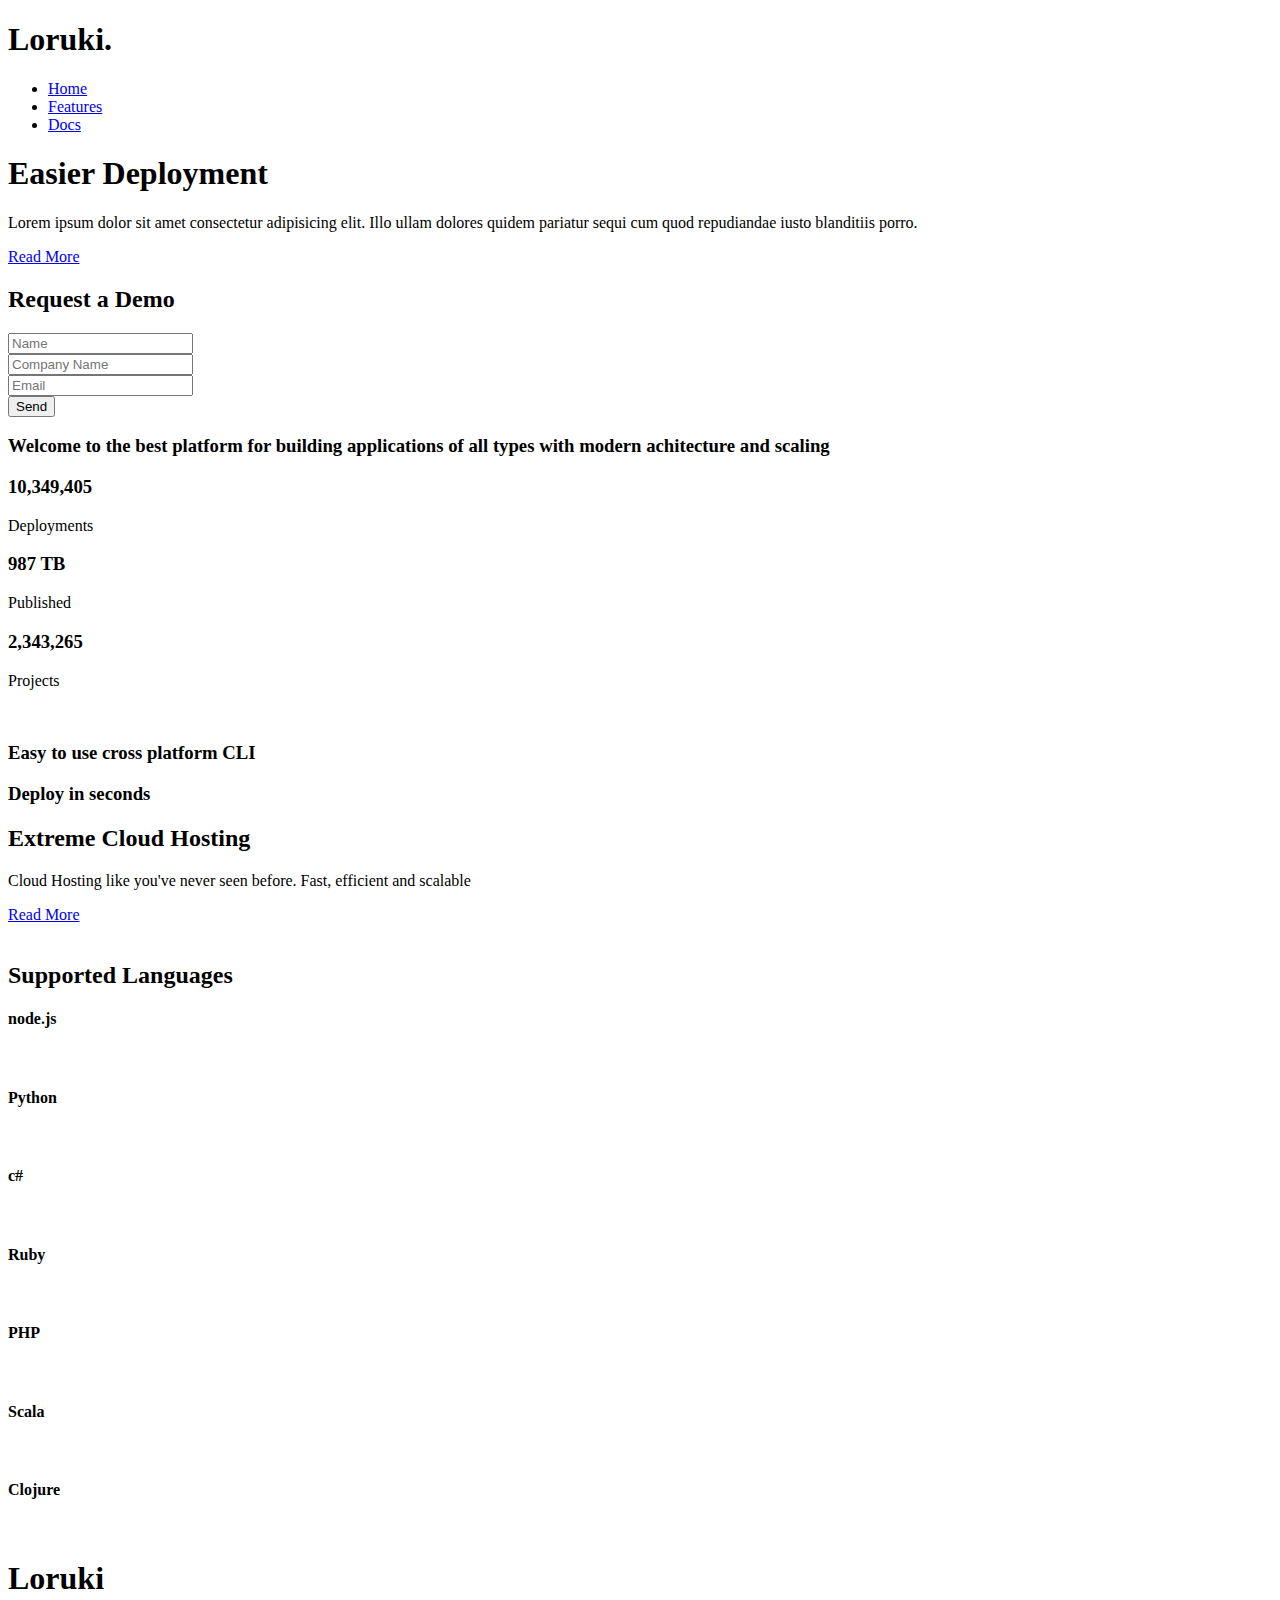
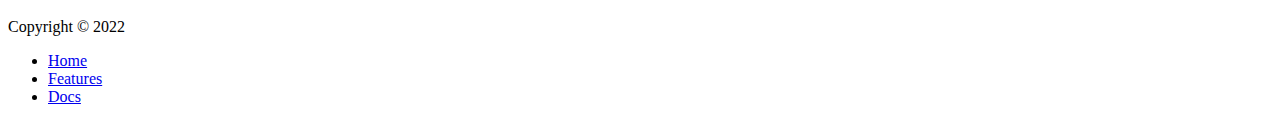
==== index.html @ 546ffe6f "Add files via upload" ====
<!DOCTYPE html>
<html lang="en">
<head>
 <meta charset="UTF-8">
 <meta http-equiv="X-UA-Compatible" content="IE=edge">
 <meta name="viewport" content="width=device-width, initial-scale=1.0">
 <link rel="stylesheet" href="https://cdnjs.cloudflare.com/ajax/libs/font-awesome/6.2.0/css/all.min.css"
  integrity="sha512-xh6O/CkQoPOWDdYTDqeRdPCVd1SpvCA9XXcUnZS2FmJNp1coAFzvtCN9BmamE+4aHK8yyUHUSCcJHgXloTyT2A=="
  crossorigin="anonymous" referrerpolicy="no-referrer" />
 <link rel="stylesheet" href="css/utilities.css">
 <link rel="stylesheet" href="css/style.css">
 <title>Loruki | Web Hosting for Everyone</title>
</head>
<body>
 <div class="navbar">
  <div class="container flex">
   <h1 class="logo">Loruki.</h1>
   <nav>
    <ul>
     <li><a href="index.html">Home</a></li>
     <li><a href="features.html">Features</a></li>
     <li><a href="Docs.html">Docs</a></li>
    </ul>
   </nav>
  </div>
 </div>
 <section class="showcase ">
  <div class="container grid">
    <div class="showcase-text">
     <h1>Easier Deployment</h1>
     <p>Lorem ipsum dolor sit amet consectetur adipisicing elit. Illo ullam dolores quidem pariatur sequi cum quod repudiandae iusto blanditiis porro.</p>
     <a href="features.html" class="btn btn-outline">Read More</a>
    </div>

    <div class="showcase-form card">
     <h2>
      Request a Demo
     </h2>
     <form>
      <div class="form-control">
       <input type="text" name="name" placeholder="Name" required>
      </div>
      <div class="form">
       <input type="text" name="company" placeholder="Company Name" required>
      </div>
      <div class="form-control">
       <input type="text" name="email" placeholder="Email" required>
      </div>
      <input type="submit" value="Send" class="btn btn-primary">
     </form>
    </div>

   </div>
  </div>
 </section>

 <!-- Stats -->
 <section class="stats">
  <div class="container">
    <h3 class="stats-heading text-center my-1">
      Welcome to the best platform for building applications of all types with modern achitecture and scaling
    </h3>

    <div class="grid grid-3 text-center my-4">
      <div>
        <i class="fas fa-server fa-3x"></i>
        <h3>10,349,405</h3>
        <p class="text-secondary">Deployments</p>
      </div>
      <div>
        <i class="fas fa-upload fa-3x"></i>
        <h3>987 TB</h3>
        <p class="text-secondary">Published</p>
      </div>
      <div>
        <i class="fas fa-project-diagram fa-3x"></i>
        <h3>2,343,265</h3>
        <p class="text-secondary">Projects</p>
      </div>


    </div>
  </div>
 </section>

 <section class="cli">
  <div class="container grid">
   <img src="./Images/cli.png" alt="">
   <div class="card">
    <h3>Easy to use cross platform CLI</h3>
   </div>
   <div class="card">
    <h3>Deploy in seconds</h3>
   </div>
  </div>
 </section>

 <!-- Clouds -->
 <section class="cloud bg-primary my-2 py-2">
  <div class="container grid">
    <div class="text-center">
      <h2 class="lg">Extreme Cloud Hosting</h2>
      <p class="lead my-1">Cloud Hosting like you've never seen before. Fast, efficient and scalable</p>
      <a href="features.html" class="btn btn-dark">Read More</a>
    </div>
    <img src="./Images/cloud.png" alt="">
  </div>
 </section>

 <!-- Languages -->
 <section class="languages">
  <h2 class="md text-center my-2">Supported Languages</h2>
  <div class="container flex">
    <div class="card">
      <h4>node.js</h4>
      <img src="./Images/node.png" alt="">
    </div>
    <div class="card">
      <h4>Python</h4>
      <img src="./Images/python.png" alt="">
    </div>
    <div class="card">
      <h4>c#</h4>
      <img src="./Images/csharp.png" alt="">
    </div>
    <div class="card">
      <h4>Ruby</h4>
      <img src="./Images/ruby.png" alt="">
    </div>
    <div class="card">
      <h4>PHP</h4>
      <img src="./Images/php.png" alt="">
    </div>
    <div class="card">
      <h4>Scala</h4>
      <img src="./Images/scala.png" alt="">
    </div>
    <div class="card">
      <h4>Clojure</h4>
      <img src="./Images/clojure.png" alt="">
    </div>
  </div>
 </section>

 <footer class="footer bg-dark py-5">
  <div class="container grid grid-3">
   <div>
    <h1>Loruki</h1>
    <p>Copyright &copy; 2022</p>
   </div>
  <nav>
    <ul>
      <li><a href="index.html">Home</a></li>
      <li><a href="features.html">Features</a></li>
      <li><a href="Docs.html">Docs</a></li>
    </ul>
  </nav>
  <div class="social">
    <a href="#"><i class="fab fa-github fa-2x"></i></a>
    <a href="#"><i class="fab fa-facebook fa-2x"></i></a>
    <a href="#"><i class="fab fa-instagram fa-2x"></i></a>
    <a href="#"><i class="fab fa-twitter fa-2x"></i></a>
  </div>

  </div>
 </footer>
</body>
</html>
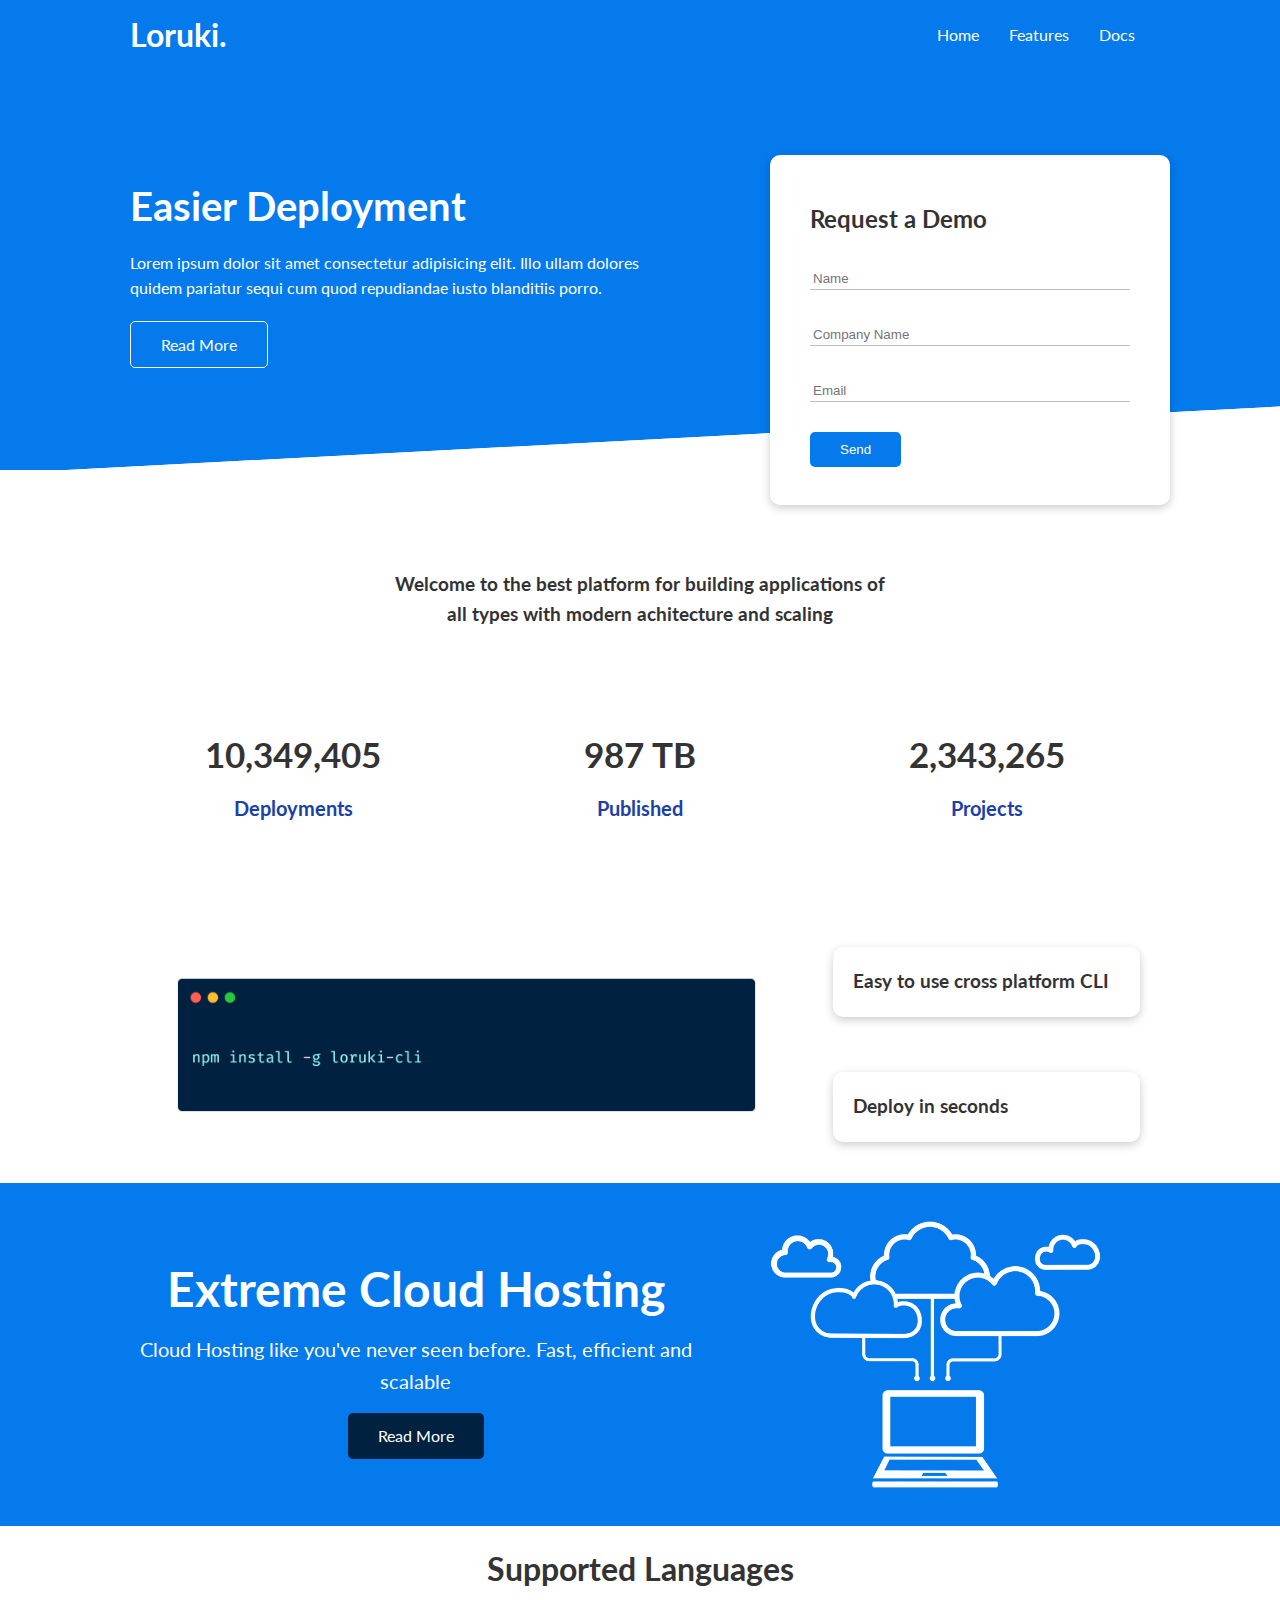
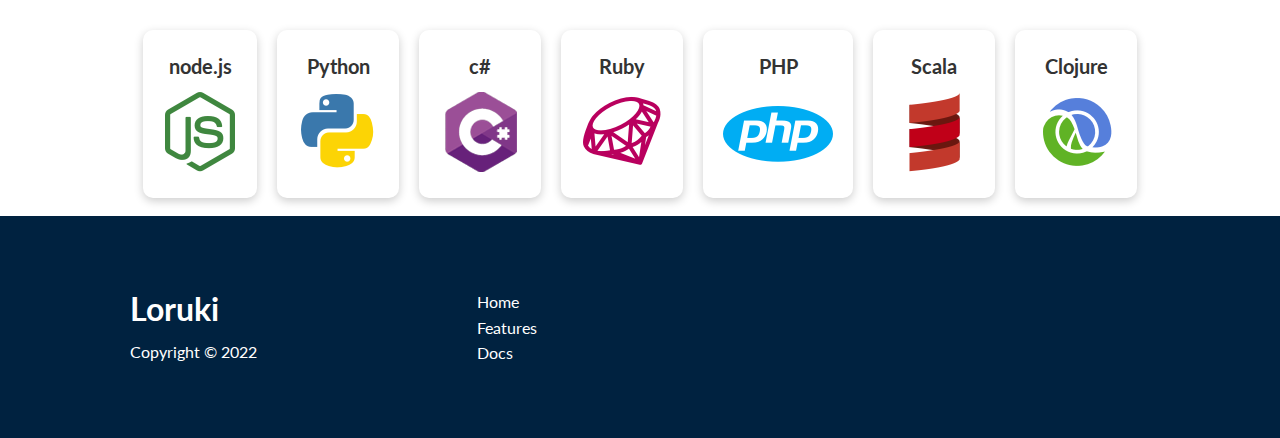
==== commit 8dc23622: "modifications" ====
--- a/index.html
+++ b/index.html
@@ -1,168 +1,168 @@
-<!DOCTYPE html>
-<html lang="en">
-<head>
- <meta charset="UTF-8">
- <meta http-equiv="X-UA-Compatible" content="IE=edge">
- <meta name="viewport" content="width=device-width, initial-scale=1.0">
- <link rel="stylesheet" href="https://cdnjs.cloudflare.com/ajax/libs/font-awesome/6.2.0/css/all.min.css"
-  integrity="sha512-xh6O/CkQoPOWDdYTDqeRdPCVd1SpvCA9XXcUnZS2FmJNp1coAFzvtCN9BmamE+4aHK8yyUHUSCcJHgXloTyT2A=="
-  crossorigin="anonymous" referrerpolicy="no-referrer" />
- <link rel="stylesheet" href="css/utilities.css">
- <link rel="stylesheet" href="css/style.css">
- <title>Loruki | Web Hosting for Everyone</title>
-</head>
-<body>
- <div class="navbar">
-  <div class="container flex">
-   <h1 class="logo">Loruki.</h1>
-   <nav>
-    <ul>
-     <li><a href="index.html">Home</a></li>
-     <li><a href="features.html">Features</a></li>
-     <li><a href="Docs.html">Docs</a></li>
-    </ul>
-   </nav>
-  </div>
- </div>
- <section class="showcase ">
-  <div class="container grid">
-    <div class="showcase-text">
-     <h1>Easier Deployment</h1>
-     <p>Lorem ipsum dolor sit amet consectetur adipisicing elit. Illo ullam dolores quidem pariatur sequi cum quod repudiandae iusto blanditiis porro.</p>
-     <a href="features.html" class="btn btn-outline">Read More</a>
-    </div>
-
-    <div class="showcase-form card">
-     <h2>
-      Request a Demo
-     </h2>
-     <form>
-      <div class="form-control">
-       <input type="text" name="name" placeholder="Name" required>
-      </div>
-      <div class="form">
-       <input type="text" name="company" placeholder="Company Name" required>
-      </div>
-      <div class="form-control">
-       <input type="text" name="email" placeholder="Email" required>
-      </div>
-      <input type="submit" value="Send" class="btn btn-primary">
-     </form>
-    </div>
-
-   </div>
-  </div>
- </section>
-
- <!-- Stats -->
- <section class="stats">
-  <div class="container">
-    <h3 class="stats-heading text-center my-1">
-      Welcome to the best platform for building applications of all types with modern achitecture and scaling
-    </h3>
-
-    <div class="grid grid-3 text-center my-4">
-      <div>
-        <i class="fas fa-server fa-3x"></i>
-        <h3>10,349,405</h3>
-        <p class="text-secondary">Deployments</p>
-      </div>
-      <div>
-        <i class="fas fa-upload fa-3x"></i>
-        <h3>987 TB</h3>
-        <p class="text-secondary">Published</p>
-      </div>
-      <div>
-        <i class="fas fa-project-diagram fa-3x"></i>
-        <h3>2,343,265</h3>
-        <p class="text-secondary">Projects</p>
-      </div>
-
-
-    </div>
-  </div>
- </section>
-
- <section class="cli">
-  <div class="container grid">
-   <img src="./Images/cli.png" alt="">
-   <div class="card">
-    <h3>Easy to use cross platform CLI</h3>
-   </div>
-   <div class="card">
-    <h3>Deploy in seconds</h3>
-   </div>
-  </div>
- </section>
-
- <!-- Clouds -->
- <section class="cloud bg-primary my-2 py-2">
-  <div class="container grid">
-    <div class="text-center">
-      <h2 class="lg">Extreme Cloud Hosting</h2>
-      <p class="lead my-1">Cloud Hosting like you've never seen before. Fast, efficient and scalable</p>
-      <a href="features.html" class="btn btn-dark">Read More</a>
-    </div>
-    <img src="./Images/cloud.png" alt="">
-  </div>
- </section>
-
- <!-- Languages -->
- <section class="languages">
-  <h2 class="md text-center my-2">Supported Languages</h2>
-  <div class="container flex">
-    <div class="card">
-      <h4>node.js</h4>
-      <img src="./Images/node.png" alt="">
-    </div>
-    <div class="card">
-      <h4>Python</h4>
-      <img src="./Images/python.png" alt="">
-    </div>
-    <div class="card">
-      <h4>c#</h4>
-      <img src="./Images/csharp.png" alt="">
-    </div>
-    <div class="card">
-      <h4>Ruby</h4>
-      <img src="./Images/ruby.png" alt="">
-    </div>
-    <div class="card">
-      <h4>PHP</h4>
-      <img src="./Images/php.png" alt="">
-    </div>
-    <div class="card">
-      <h4>Scala</h4>
-      <img src="./Images/scala.png" alt="">
-    </div>
-    <div class="card">
-      <h4>Clojure</h4>
-      <img src="./Images/clojure.png" alt="">
-    </div>
-  </div>
- </section>
-
- <footer class="footer bg-dark py-5">
-  <div class="container grid grid-3">
-   <div>
-    <h1>Loruki</h1>
-    <p>Copyright &copy; 2022</p>
-   </div>
-  <nav>
-    <ul>
-      <li><a href="index.html">Home</a></li>
-      <li><a href="features.html">Features</a></li>
-      <li><a href="Docs.html">Docs</a></li>
-    </ul>
-  </nav>
-  <div class="social">
-    <a href="#"><i class="fab fa-github fa-2x"></i></a>
-    <a href="#"><i class="fab fa-facebook fa-2x"></i></a>
-    <a href="#"><i class="fab fa-instagram fa-2x"></i></a>
-    <a href="#"><i class="fab fa-twitter fa-2x"></i></a>
-  </div>
-
-  </div>
- </footer>
-</body>
+<!DOCTYPE html>
+<html lang="en">
+<head>
+ <meta charset="UTF-8">
+ <meta http-equiv="X-UA-Compatible" content="IE=edge">
+ <meta name="viewport" content="width=device-width, initial-scale=1.0">
+ <link rel="stylesheet" href="https://cdnjs.cloudflare.com/ajax/libs/font-awesome/6.2.0/css/all.min.css"
+  integrity="sha512-xh6O/CkQoPOWDdYTDqeRdPCVd1SpvCA9XXcUnZS2FmJNp1coAFzvtCN9BmamE+4aHK8yyUHUSCcJHgXloTyT2A=="
+  crossorigin="anonymous" referrerpolicy="no-referrer" />
+ <link rel="stylesheet" href="css/utilities.css">
+ <link rel="stylesheet" href="css/style.css">
+ <title>Loruki | Web Hosting for Everyone</title>
+</head>
+<body>
+ <div class="navbar">
+  <div class="container flex">
+   <h1 class="logo">Loruki.</h1>
+   <nav>
+    <ul>
+     <li><a href="index.html">Home</a></li>
+     <li><a href="features.html">Features</a></li>
+     <li><a href="Docs.html">Docs</a></li>
+    </ul>
+   </nav>
+  </div>
+ </div>
+ <section class="showcase ">
+  <div class="container grid">
+    <div class="showcase-text">
+     <h1>Easier Deployment</h1>
+     <p>Lorem ipsum dolor sit amet consectetur adipisicing elit. Illo ullam dolores quidem pariatur sequi cum quod repudiandae iusto blanditiis porro.</p>
+     <a href="features.html" class="btn btn-outline">Read More</a>
+    </div>
+
+    <div class="showcase-form card">
+     <h2>
+      Request a Demo
+     </h2>
+     <form>
+      <div class="form-control">
+       <input type="text" name="name" placeholder="Name" required>
+      </div>
+      <div class="form">
+       <input type="text" name="company" placeholder="Company Name" required>
+      </div>
+      <div class="form-control">
+       <input type="text" name="email" placeholder="Email" required>
+      </div>
+      <input type="submit" value="Send" class="btn btn-primary">
+     </form>
+    </div>
+
+   </div>
+  </div>
+ </section>
+
+ <!-- Stats -->
+ <section class="stats">
+  <div class="container">
+    <h3 class="stats-heading text-center my-1">
+      Welcome to the best platform for building applications of all types with modern achitecture and scaling
+    </h3>
+
+    <div class="grid grid-3 text-center my-4">
+      <div>
+        <i class="fas fa-server fa-3x"></i>
+        <h3>10,349,405</h3>
+        <p class="text-secondary">Deployments</p>
+      </div>
+      <div>
+        <i class="fas fa-upload fa-3x"></i>
+        <h3>987 TB</h3>
+        <p class="text-secondary">Published</p>
+      </div>
+      <div>
+        <i class="fas fa-project-diagram fa-3x"></i>
+        <h3>2,343,265</h3>
+        <p class="text-secondary">Projects</p>
+      </div>
+
+
+    </div>
+  </div>
+ </section>
+
+ <section class="cli">
+  <div class="container grid">
+   <img src="./Images/cli.png" alt="">
+   <div class="card">
+    <h3>Easy to use cross platform CLI</h3>
+   </div>
+   <div class="card">
+    <h3>Deploy in seconds</h3>
+   </div>
+  </div>
+ </section>
+
+ <!-- Clouds -->
+ <section class="cloud bg-primary my-2 py-2">
+  <div class="container grid">
+    <div class="text-center">
+      <h2 class="lg">Extreme Cloud Hosting</h2>
+      <p class="lead my-1">Cloud Hosting like you've never seen before. Fast, efficient and scalable</p>
+      <a href="features.html" class="btn btn-dark">Read More</a>
+    </div>
+    <img src="./Images/cloud.png" alt="">
+  </div>
+ </section>
+
+ <!-- Languages -->
+ <section class="languages">
+  <h2 class="md text-center my-2">Supported Languages</h2>
+  <div class="container flex">
+    <div class="card">
+      <h4>node.js</h4>
+      <img src="./Images/node.png" alt="">
+    </div>
+    <div class="card">
+      <h4>Python</h4>
+      <img src="./Images/python.png" alt="">
+    </div>
+    <div class="card">
+      <h4>c#</h4>
+      <img src="./Images/csharp.png" alt="">
+    </div>
+    <div class="card">
+      <h4>Ruby</h4>
+      <img src="./Images/ruby.png" alt="">
+    </div>
+    <div class="card">
+      <h4>PHP</h4>
+      <img src="./Images/php.png" alt="">
+    </div>
+    <div class="card">
+      <h4>Scala</h4>
+      <img src="./Images/scala.png" alt="">
+    </div>
+    <div class="card">
+      <h4>Clojure</h4>
+      <img src="./Images/clojure.png" alt="">
+    </div>
+  </div>
+ </section>
+
+ <footer class="footer bg-dark py-5">
+  <div class="container grid grid-3">
+   <div>
+    <h1>Loruki</h1>
+    <p>Copyright &copy; 2022</p>
+   </div>
+  <nav>
+    <ul>
+      <li><a href="index.html">Home</a></li>
+      <li><a href="features.html">Features</a></li>
+      <li><a href="Docs.html">Docs</a></li>
+    </ul>
+  </nav>
+  <div class="social">
+    <a href="#"><i class="fab fa-github fa-2x"></i></a>
+    <a href="#"><i class="fab fa-facebook fa-2x"></i></a>
+    <a href="#"><i class="fab fa-instagram fa-2x"></i></a>
+    <a href="#"><i class="fab fa-twitter fa-2x"></i></a>
+  </div>
+
+  </div>
+ </footer>
+</body>
 </html>--- a/css/utilities.css
+++ b/css/utilities.css
@@ -0,0 +1,213 @@
+/* Utilities */
+.container {
+ max-width: 1100px;
+ margin: 0 auto;
+ overflow: hidden;
+ padding: 0 40px;
+}
+
+.card {
+ background-color: #fff;
+ color: #333;
+ border-radius: 10px;
+ box-shadow: 0 3px 10px rgba(0, 0, 0, .2);
+ padding: 20px;
+ margin: 10px;
+}
+
+.btn {
+ display: inline-block;
+ padding: 10px 30px;
+ cursor: pointer;
+ background: var(--primary-color);
+ color: #fff;
+ border: none;
+ border-radius: 5px;
+}
+
+.btn-outline {
+ background: transparent;
+ border: 1px white solid;
+}
+
+.btn:hover {
+ transform: scale(.98);
+}
+
+/* Backgrounds & Color buttons */
+.bg-primary, 
+.btn-primary{
+background-color: var(--primary-color);
+color: #fff;
+}
+
+.bg-secondary, 
+.btn-secondary{
+background-color: var(--secondary-color);
+color: #fff;
+}
+
+.bg-dark, 
+.btn-dark{
+background-color: var(--dark-color);
+color: #fff;
+}
+.bg-light, 
+.btn-light{
+background-color: var(--light-color);
+color: #333;
+
+}
+
+.bg-primary a,
+.btn-primary a,
+.bg-secondary a,
+.btn-secondary a,
+.bg-dark a,
+.btn-dark a{
+ color: #fff;
+}
+/* Text Color */
+.text-primary{
+ color: var(--primary-color);
+}
+.text-secondary{
+ color: var(--secondary-color);
+}
+.text-dark{
+ color: var(--dark-color);
+}
+.text-light{
+ color: var(--light-color);
+}
+
+
+/* Text Sizes */
+
+.lead{
+ font-size: 20px;
+}
+
+.sm{
+ font-size: 1rem;
+}
+
+.md{
+ font-size: 2rem;
+}
+
+.lg{
+font-size: 3rem;
+}
+
+.xl{
+ font-size: 4rem;
+}
+
+.text-center{
+ text-align: center;
+}
+
+/* Alert */
+.alert{
+background-color: var(--light-color);
+padding: 10px 20px;
+font-weight: bold;
+margin: 15px 0;
+}
+
+.alert-success{
+ background-color: var(--success-color);
+ color: #fff;
+}
+
+.alert-error{
+ background-color: var(--error-color);
+ color: #fff;
+}
+
+/* Flex&Grid */
+
+.flex {
+ display: flex;
+ justify-content: center;
+ align-items: center;
+ height: 100%;
+}
+
+.grid {
+ display: grid;
+ grid-template-columns: repeat(2, 1fr);
+ gap: 20px;
+ /* justify-content: center; */
+ align-items: center; 
+ height: 100%;
+
+}
+
+.grid-3 {
+ grid-template-columns: repeat(3, 1fr);
+}
+
+/* Margins */
+.my-1{
+ margin: 1rem 0;
+}
+.my-2{
+ margin: 1.5rem 0;
+}
+.my-3{
+ margin: 2rem 0;
+}
+.my-4{
+ margin: 3rem 0;
+}
+.my-5{
+ margin: 4rem 0;
+}
+.m-1{
+ margin: 1rem;
+}
+.m-2{
+ margin: 1.5rem;
+}
+.m-3{
+ margin: 2rem;
+}
+.m-4{
+ margin: 3rem;
+}
+.m-5{
+ margin: 4rem;
+}
+/* Padding */
+.py-1{
+ padding: 1rem 0;
+}
+.py-2{
+ padding: 1.5rem 0;
+}
+.py-3{
+ padding: 2rem 0;
+}
+.my-4{
+ padding: 3rem 0;
+}
+.py-5{
+ padding: 4rem 0;
+}
+.p-1{
+ padding: 1rem;
+}
+.p-2{
+ padding: 1.5rem;
+}
+.p-3{
+ padding: 2rem;
+}
+.p-4{
+ padding: 3rem;
+}
+.p-5{
+ padding: 4rem;
+}--- a/css/style.css
+++ b/css/style.css
@@ -0,0 +1,371 @@
+@import url('https://fonts.googleapis.com/css2?family=Lato:wght@300&display=swap');
+
+:root{
+ --primary-color:#047aed;
+ --secondary-color:#1c3fa8;
+ --dark-color:#002240;
+ --light-color:#fff;
+ --success-color:#5cb85c;
+ --error-color:#d9534f;
+}
+
+* {
+ padding: 0;
+ margin: 0;
+ box-sizing: border-box;
+}
+
+body{
+ font-family: 'Lato',  sans-serif;
+ color: #333;
+ line-height: 1.6;
+}
+
+ul{
+ list-style-type: none;
+}
+
+a{
+ text-decoration: none;
+ color: #333;
+}
+
+h1, h2{
+ font-size: 300;
+ line-height: 1.2;
+ margin: 10px 0;
+}
+
+p{
+ margin: 10px 0;
+}
+
+img{
+ width: 100%;
+}
+
+code, pre{
+  background-color: #333;
+  color: #fff;
+  padding: 10px;
+}
+
+/* Navbar */
+
+.navbar{
+ background-color: var(--primary-color);
+ color: #fff;
+ height: 70px;
+}
+
+.navbar ul{
+ display: flex;
+}
+
+.navbar a{
+ color: #fff;
+ padding: 10px;
+ margin: 0 5px;
+}
+
+.navbar a:hover{
+ border-bottom: 2px solid white;
+}
+
+.navbar .flex{
+ justify-content: space-between;
+}
+
+/* Showcase */
+.showcase{
+ height: 400px;
+ background-color:var(--primary-color);
+ color: #fff;
+ position: relative;
+}
+
+.showcase h1{
+ font-size: 40px;
+}
+
+.showcase p{
+ margin: 20px 0;
+}
+
+.showcase .grid{
+  overflow: visible;
+  grid-template-columns: 55% 45%;
+  gap: 30px;
+}
+
+.showcase-text{
+  animation: slideinfromleft 1s ease-in;
+}
+
+.showcase-form{
+  position: relative;
+  top: 60px;
+  height: 350px;
+  width: 400px;
+  padding: 40px;
+  z-index: 100;
+  justify-self: flex-end;
+  animation: slideinfromright 1s ease-in;
+}
+
+.showcase-form .form-control{
+  margin: 30px 0;
+}
+
+.showcase-form input[type='text'],
+.showcase-form input[type='email'] {
+border: 0;
+border-bottom: 1px solid #b4becb;
+width: 100%;
+padding: 3px;
+}
+
+.showcase-form input:focus{
+  outline: none;
+}
+
+.showcase::before,
+.showcase::after{
+  content:'';
+  position: absolute;
+  height: 100px;
+  bottom: -70px;
+  right: 0;
+  left: 0;
+  background: #fff;
+  transform: skewY(-3deg);
+  -webkit-transform: skewY(-3deg);
+  -moz-transform: skewY(-3deg);
+  -ms-transform: skewY(-3deg);
+
+}
+
+/* Stats */
+.stats{
+  padding-top: 100px;
+  animation: slideinfrombottom 1s ease-in;
+}
+
+.stats-heading{
+  max-width: 500px;
+  margin: auto;
+}
+
+.stats .grid h3{
+  font-size: 35px;
+}
+
+.stats .grid p{
+  font-size: 20px;
+  font-weight: bold;
+}
+
+/* Cli */
+.cli .grid{
+  grid-template-columns: repeat(3, 1fr);
+  grid-template-rows: repeat(2, 1fr);
+}
+
+.cli .grid > *:first-child{
+  grid-column: 1/ span 2;
+  grid-row: 1/ span 2;
+}
+
+/* Clouds */
+.cloud .grid{
+  grid-template-columns: 4fr 3fr;
+}
+
+.languages .flex{
+  flex-wrap: wrap;
+}
+
+.languages .card h4{
+  font-size: 20px;
+  margin-bottom: 10px;
+}
+
+.languages .card{
+  text-align: center;
+  margin: 18px 10px;
+  transition: transform 0.2s ease-in ;
+}
+
+.languages .card:hover{
+  transform: translateY(-15px);
+}
+
+/* Features */
+
+.features-head img, .docs-head img {
+width: 200px;
+justify-self: flex-end;
+}
+
+.features-sub-head img{
+  width: 300px;
+    justify-self: flex-end;
+}
+
+.features-main .card > i{
+ margin-right: 20px;
+}
+
+.features-main .grid{
+padding: 30px;
+}
+
+.features-main .grid > *:first-child{
+  grid-column: 1/ span 3;
+}
+.features-main .grid > *:nth-child(2){
+  grid-column: 1/ span 2;
+}
+
+/* Docs Main */
+.docs-main h3{
+  margin: 20px 0;
+}
+
+.docs-main .grid{
+  grid-template-columns: 1fr 2fr;
+  align-items: flex-start;
+}
+
+.docs-main nav li{
+  font-size: 17px;
+  padding-bottom: 5px;
+  margin-bottom: 5px;
+  border-bottom: 1px #ccc solid;
+}
+
+.docs-main a:hover{
+font-weight: bold;
+color: #047aed;
+}
+
+
+
+/* Footers */
+.footer .social a{
+  margin: 0 10px;
+}
+
+/* Animations */
+@keyframes slideinfromleft {
+  0%{
+    transform: translateX(-100%);
+  }
+
+  100%{
+    transform: translateX(0);
+  }
+}
+
+@keyframes slideinfromright {
+  0%{
+    transform: translateX(100%);
+  }
+
+  100%{
+    transform: translateX(0);
+  }
+}
+
+@keyframes slideinfromtop {
+  0%{
+    transform: translateY(-100%);
+  }
+
+  100%{
+    transform: translateY(0);
+  }
+}
+
+@keyframes slideinfrombottom {
+  0%{
+    transform: translateY(100%);
+  }
+
+  100%{
+    transform: translateY(0);
+  }
+}
+
+/* Tablets */
+@media(max-width: 768px){
+  .grid,
+  .showcase .grid,
+  .stats .grid,
+  .cli .grid,
+  .cloud .grid,
+  .features-main .grid,
+  .docs-main .grid{
+    grid-template-columns: 1fr;
+    grid-template-rows: 1fr;
+  }
+
+.showcase{
+  height: auto;
+}
+
+.showcase-text{
+  text-align: center;
+  margin-top: 40px;
+
+}
+
+.showcase-form{
+  justify-self: center;
+  margin: auto;
+
+}
+
+.cli .grid>*:first-child {
+  grid-column: 1;
+  grid-row: 1;
+
+}
+
+.features-head,
+.features-sub-head,
+.docs-head{
+    text-align: center;
+  }
+
+.features-head img,
+.features-sub-head img,
+.docs-head img {
+    justify-self: center;
+  }
+
+.features-main .grid > *:first-child,
+.features-main .grid > *:nth-child(2){
+  grid-column: 1;
+
+}
+
+}
+
+/* Mobile */
+@media(max-width:500px) {
+  .navbar{
+    height: 110px;
+  }
+
+  .navbar .flex{
+    flex-direction: column;
+  }
+
+  .navbar ul{
+    padding: 10px;
+    background-color: rgba(0, 0, 0, 0.1);
+  }
+
+
+}
